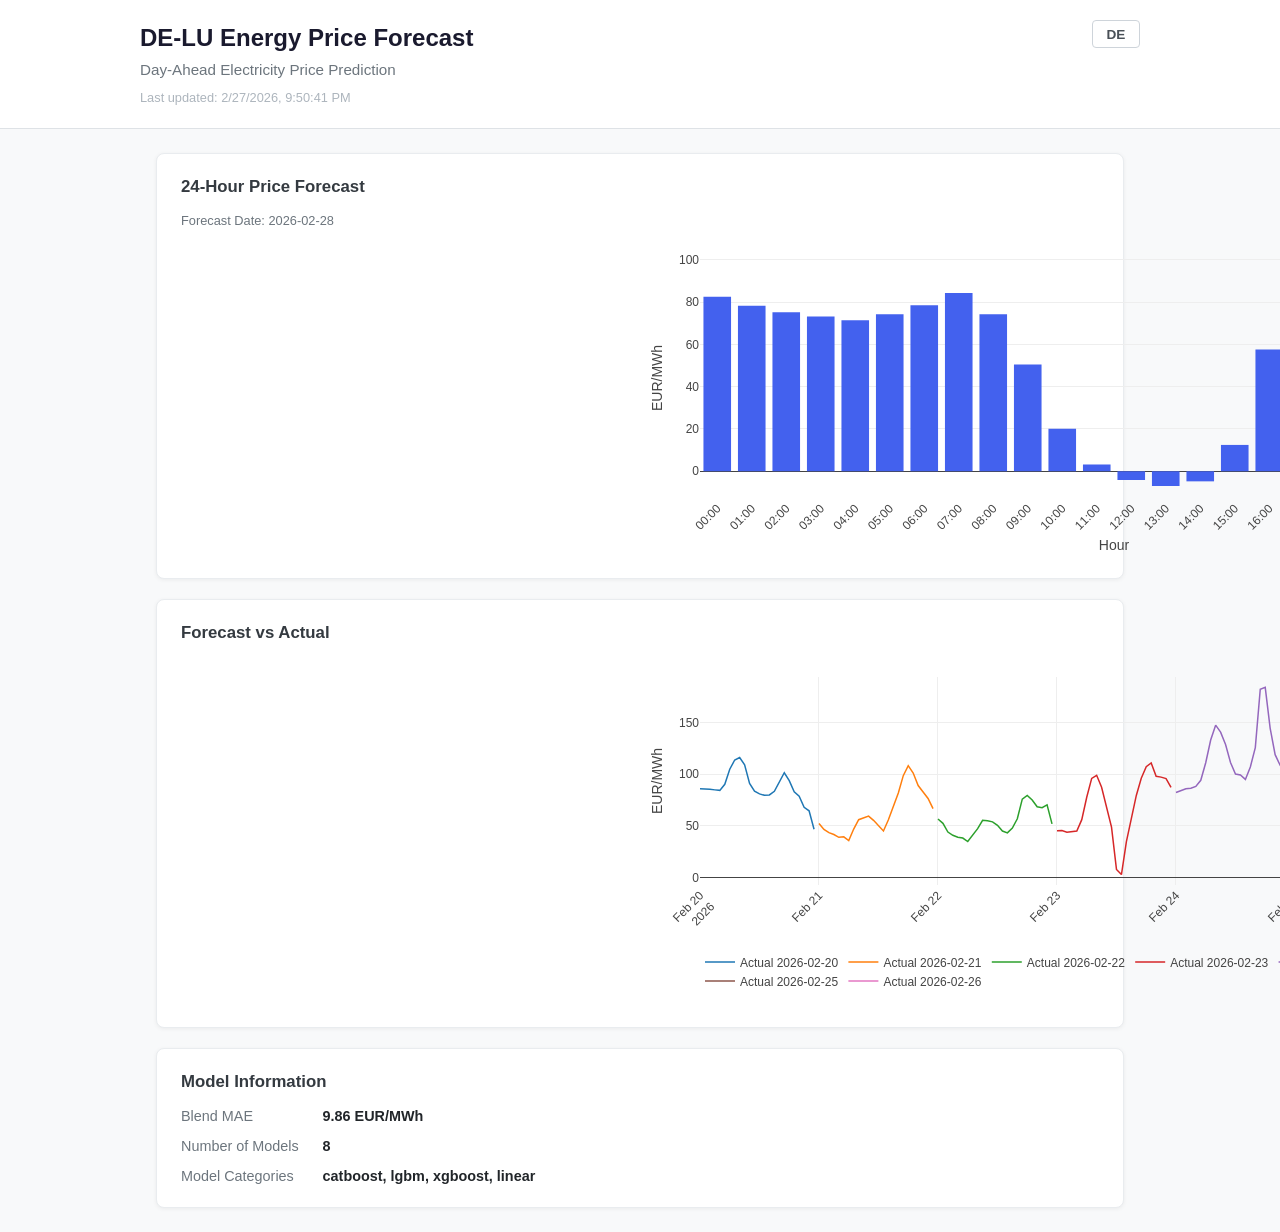
==== index.html @ 7041d7b8 "deploy: b317c2730b21cdbd66323a33c1b8af9e74da2a23" ====
<!DOCTYPE html>
<html lang="en">
<head>
  <meta charset="UTF-8" />
  <meta name="viewport" content="width=device-width, initial-scale=1.0" />
  <title>DE-LU Energy Price Forecast</title>
  <link rel="stylesheet" href="styles.css" />
  <script src="https://cdn.plot.ly/plotly-2.35.2.min.js"></script>
</head>
<body>

  <header>
    <div class="header-inner">
      <div>
        <h1 data-i18n="title">DE-LU Energy Price Forecast</h1>
        <p class="subtitle" data-i18n="subtitle">Day-Ahead Electricity Price Prediction</p>
        <p class="last-updated">
          <span data-i18n="last_updated">Last updated</span>:
          <span id="last-updated-value">—</span>
        </p>
      </div>
      <button id="lang-toggle" class="lang-btn" aria-label="Toggle language">DE</button>
    </div>
  </header>

  <main>

    <div id="reselection-warning" class="warning-banner" hidden>
      <span class="warning-icon">&#9888;</span>
      <span data-i18n="reselection_warning">Model degradation detected. Manual reselection recommended.</span>
    </div>

    <section class="card">
      <h2 data-i18n="forecast_chart_title">24-Hour Price Forecast</h2>
      <p class="chart-meta" id="forecast-date-label"></p>
      <div id="forecast-chart" class="chart-container">
        <p class="no-data-msg" data-i18n="no_data">No forecast data available yet.</p>
      </div>
    </section>

    <section class="card">
      <h2 data-i18n="history_chart_title">Forecast vs Actual</h2>
      <div id="history-chart" class="chart-container">
        <p class="no-data-msg" data-i18n="no_data">No forecast data available yet.</p>
      </div>
    </section>

    <section class="card model-info-card">
      <h2 data-i18n="model_info">Model Information</h2>
      <dl class="model-info-grid">
        <dt data-i18n="blend_mae">Blend MAE</dt>
        <dd id="meta-blend-mae">—</dd>

        <dt data-i18n="n_models">Number of Models</dt>
        <dd id="meta-n-models">—</dd>

        <dt data-i18n="categories">Model Categories</dt>
        <dd id="meta-categories">—</dd>
      </dl>
    </section>

  </main>

  <script src="script.js"></script>
</body>
</html>
---- styles.css ----
*, *::before, *::after {
  box-sizing: border-box;
  margin: 0;
  padding: 0;
}

body {
  font-family: -apple-system, BlinkMacSystemFont, "Segoe UI", Roboto, sans-serif;
  background: #f8f9fa;
  color: #212529;
  line-height: 1.5;
}

/* ── Header ─────────────────────────────────────────────────────────────── */

header {
  background: #ffffff;
  border-bottom: 1px solid #dee2e6;
  padding: 1.25rem 1.5rem;
}

.header-inner {
  max-width: 1000px;
  margin: 0 auto;
  display: flex;
  align-items: flex-start;
  justify-content: space-between;
  gap: 1rem;
}

h1 {
  font-size: 1.5rem;
  font-weight: 700;
  color: #1a1a2e;
}

.subtitle {
  font-size: 0.95rem;
  color: #6c757d;
  margin-top: 0.2rem;
}

.last-updated {
  font-size: 0.8rem;
  color: #adb5bd;
  margin-top: 0.4rem;
}

/* ── Language toggle ─────────────────────────────────────────────────────── */

.lang-btn {
  flex-shrink: 0;
  padding: 0.35rem 0.85rem;
  font-size: 0.85rem;
  font-weight: 600;
  background: #ffffff;
  color: #495057;
  border: 1.5px solid #ced4da;
  border-radius: 4px;
  cursor: pointer;
  transition: background 0.15s, border-color 0.15s;
  white-space: nowrap;
}

.lang-btn:hover {
  background: #e9ecef;
  border-color: #adb5bd;
}

/* ── Main layout ─────────────────────────────────────────────────────────── */

main {
  max-width: 1000px;
  margin: 1.5rem auto;
  padding: 0 1rem;
  display: flex;
  flex-direction: column;
  gap: 1.25rem;
}

/* ── Warning banner ──────────────────────────────────────────────────────── */

.warning-banner {
  display: flex;
  align-items: center;
  gap: 0.6rem;
  background: #fff3cd;
  border: 1px solid #ffc107;
  border-radius: 6px;
  padding: 0.75rem 1rem;
  font-size: 0.9rem;
  color: #664d03;
}

.warning-banner[hidden] {
  display: none;
}

.warning-icon {
  font-size: 1.1rem;
  line-height: 1;
}

/* ── Cards ───────────────────────────────────────────────────────────────── */

.card {
  background: #ffffff;
  border: 1px solid #e9ecef;
  border-radius: 8px;
  padding: 1.25rem 1.5rem;
  box-shadow: 0 1px 4px rgba(0, 0, 0, 0.06);
}

.card h2 {
  font-size: 1.05rem;
  font-weight: 600;
  color: #343a40;
  margin-bottom: 0.75rem;
}

/* ── Charts ──────────────────────────────────────────────────────────────── */

.chart-container {
  width: 100%;
  min-height: 280px;
  display: flex;
  align-items: center;
  justify-content: center;
}

.chart-meta {
  font-size: 0.8rem;
  color: #6c757d;
  margin-bottom: 0.5rem;
}

.no-data-msg {
  color: #adb5bd;
  font-size: 0.9rem;
  text-align: center;
}

/* ── Model info ──────────────────────────────────────────────────────────── */

.model-info-grid {
  display: grid;
  grid-template-columns: max-content 1fr;
  gap: 0.5rem 1.5rem;
  font-size: 0.9rem;
}

.model-info-grid dt {
  color: #6c757d;
  font-weight: 500;
}

.model-info-grid dd {
  color: #212529;
  font-weight: 600;
}

/* ── Responsive ──────────────────────────────────────────────────────────── */

@media (max-width: 600px) {
  h1 {
    font-size: 1.2rem;
  }

  .card {
    padding: 1rem;
  }

  .chart-container {
    min-height: 220px;
  }
}
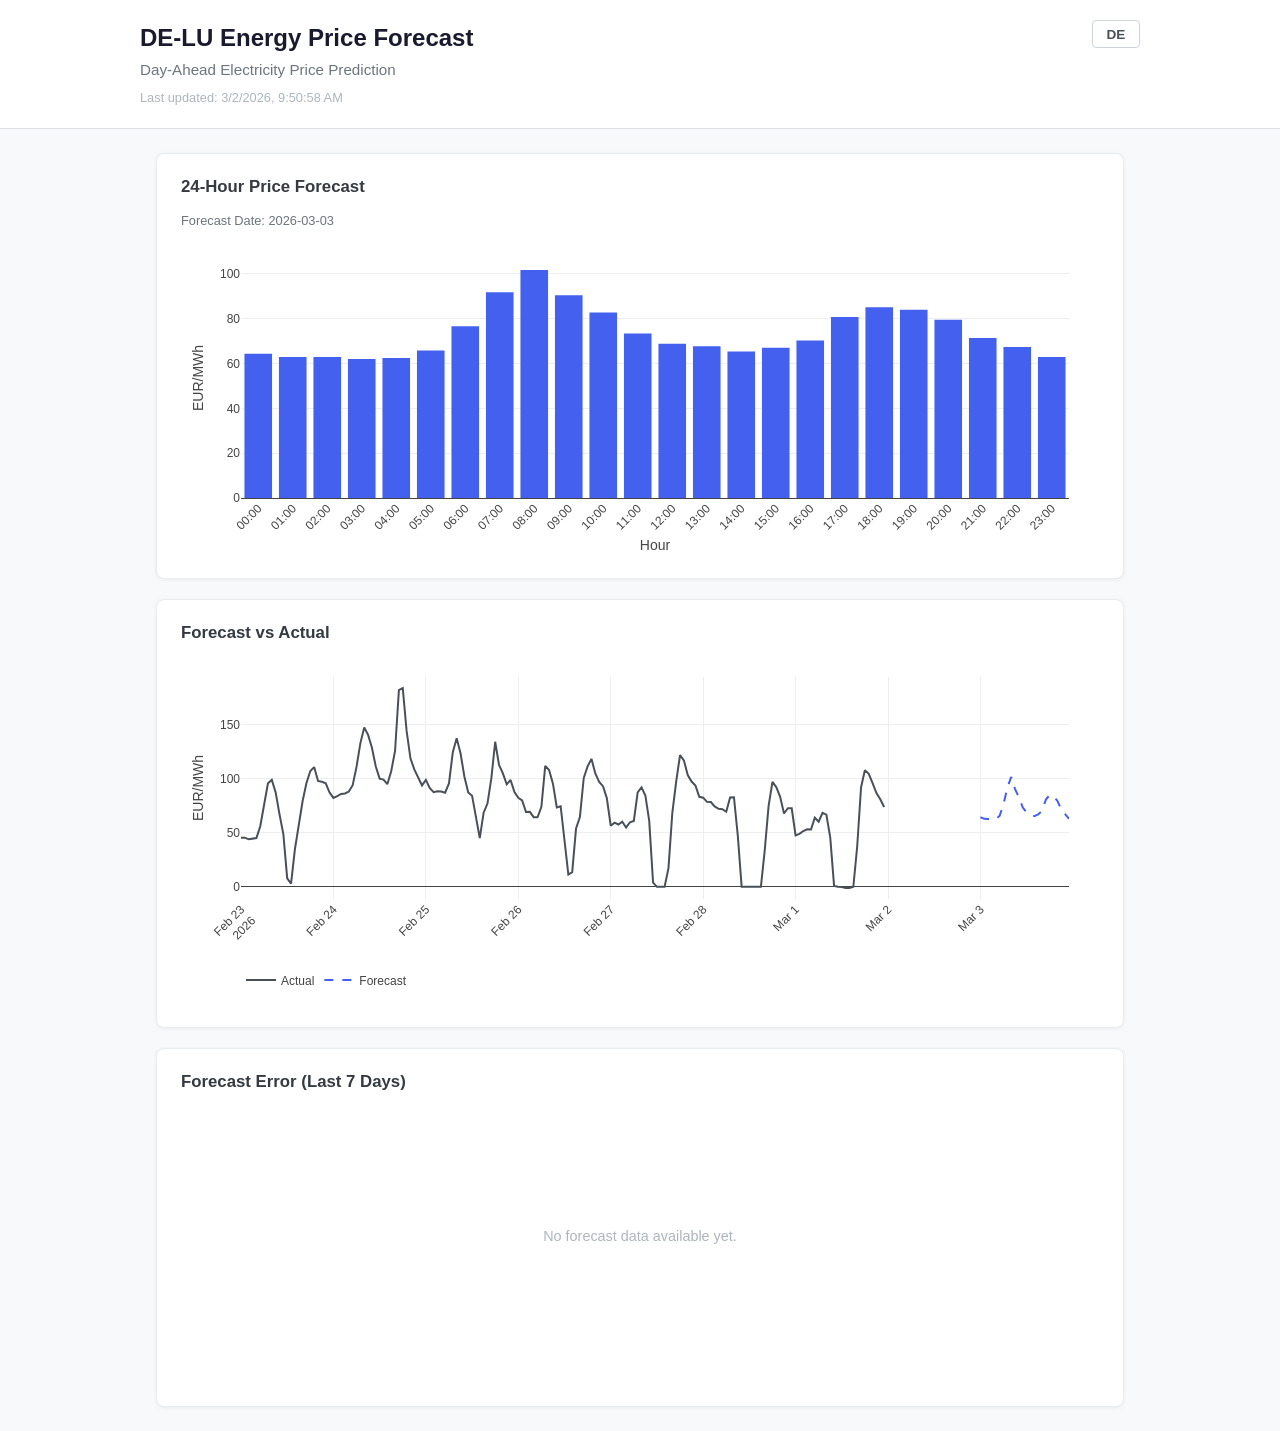
==== commit 6730a313: "deploy: b9350e28cdd6310b06c75ea7bc5d86b078700302" ====
--- a/index.html
+++ b/index.html
@@ -45,18 +45,11 @@
       </div>
     </section>
 
-    <section class="card model-info-card">
-      <h2 data-i18n="model_info">Model Information</h2>
-      <dl class="model-info-grid">
-        <dt data-i18n="blend_mae">Blend MAE</dt>
-        <dd id="meta-blend-mae">—</dd>
-
-        <dt data-i18n="n_models">Number of Models</dt>
-        <dd id="meta-n-models">—</dd>
-
-        <dt data-i18n="categories">Model Categories</dt>
-        <dd id="meta-categories">—</dd>
-      </dl>
+    <section class="card">
+      <h2 data-i18n="error_chart_title">Forecast Error (Last 7 Days)</h2>
+      <div id="error-chart" class="chart-container">
+        <p class="no-data-msg" data-i18n="no_data">No forecast data available yet.</p>
+      </div>
     </section>
 
   </main>
--- a/styles.css
+++ b/styles.css
@@ -109,6 +109,8 @@
   border-radius: 8px;
   padding: 1.25rem 1.5rem;
   box-shadow: 0 1px 4px rgba(0, 0, 0, 0.06);
+  min-width: 0;
+  overflow: hidden;
 }
 
 .card h2 {
@@ -122,10 +124,21 @@
 
 .chart-container {
   width: 100%;
+  max-width: 100%;
   min-height: 280px;
-  display: flex;
-  align-items: center;
-  justify-content: center;
+  overflow: hidden;
+}
+
+.chart-container .js-plotly-plot,
+.chart-container .plot-container,
+.chart-container .svg-container {
+  max-width: 100% !important;
+  width: 100% !important;
+}
+
+.chart-container .no-data-msg {
+  text-align: center;
+  padding-top: 120px;
 }
 
 .chart-meta {
@@ -138,25 +151,6 @@
   color: #adb5bd;
   font-size: 0.9rem;
   text-align: center;
-}
-
-/* ── Model info ──────────────────────────────────────────────────────────── */
-
-.model-info-grid {
-  display: grid;
-  grid-template-columns: max-content 1fr;
-  gap: 0.5rem 1.5rem;
-  font-size: 0.9rem;
-}
-
-.model-info-grid dt {
-  color: #6c757d;
-  font-weight: 500;
-}
-
-.model-info-grid dd {
-  color: #212529;
-  font-weight: 600;
 }
 
 /* ── Responsive ──────────────────────────────────────────────────────────── */
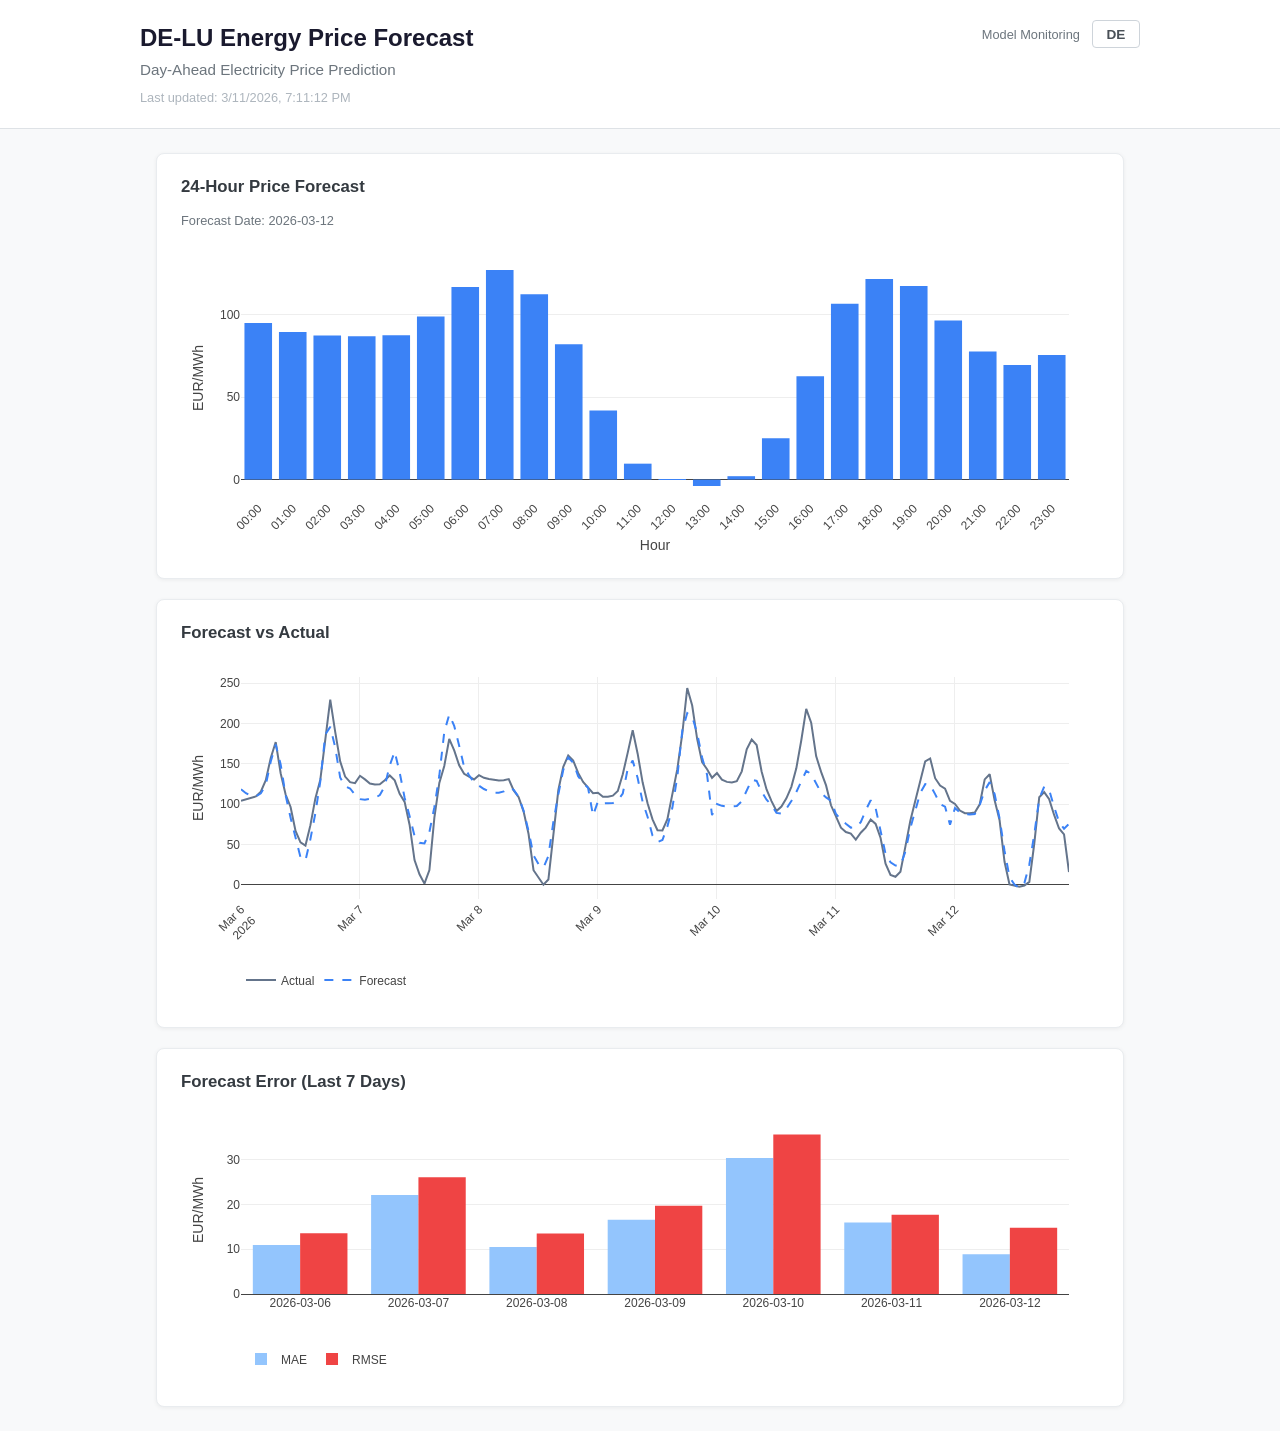
==== commit 5526c3f1: "deploy: 87e358f6f7e09ab879ef7a42eda10da9a0627f0d" ====
--- a/index.html
+++ b/index.html
@@ -19,7 +19,10 @@
           <span id="last-updated-value">—</span>
         </p>
       </div>
-      <button id="lang-toggle" class="lang-btn" aria-label="Toggle language">DE</button>
+      <div class="header-actions">
+        <a href="monitoring.html" class="nav-link" data-i18n="monitoring_link">Model Monitoring</a>
+        <button id="lang-toggle" class="lang-btn" aria-label="Toggle language">DE</button>
+      </div>
     </div>
   </header>
 
--- a/styles.css
+++ b/styles.css
@@ -67,6 +67,53 @@
   border-color: #adb5bd;
 }
 
+/* ── Header actions (nav link + lang toggle) ───────────────────────────── */
+
+.header-actions {
+  display: flex;
+  align-items: center;
+  gap: 0.75rem;
+  flex-shrink: 0;
+}
+
+.nav-link {
+  font-size: 0.8rem;
+  color: #6c757d;
+  text-decoration: none;
+  transition: color 0.15s;
+}
+
+.nav-link:hover {
+  color: #343a40;
+}
+
+/* ── Retrain log table ──────────────────────────────────────────────────── */
+
+.retrain-table {
+  width: 100%;
+  border-collapse: collapse;
+  font-size: 0.85rem;
+}
+
+.retrain-table th,
+.retrain-table td {
+  padding: 0.5rem 0.75rem;
+  text-align: left;
+  border-bottom: 1px solid #e9ecef;
+}
+
+.retrain-table th {
+  font-weight: 600;
+  color: #6c757d;
+  font-size: 0.8rem;
+  text-transform: uppercase;
+  letter-spacing: 0.03em;
+}
+
+.retrain-table tr.degraded {
+  background: #fff3cd;
+}
+
 /* ── Main layout ─────────────────────────────────────────────────────────── */
 
 main {
